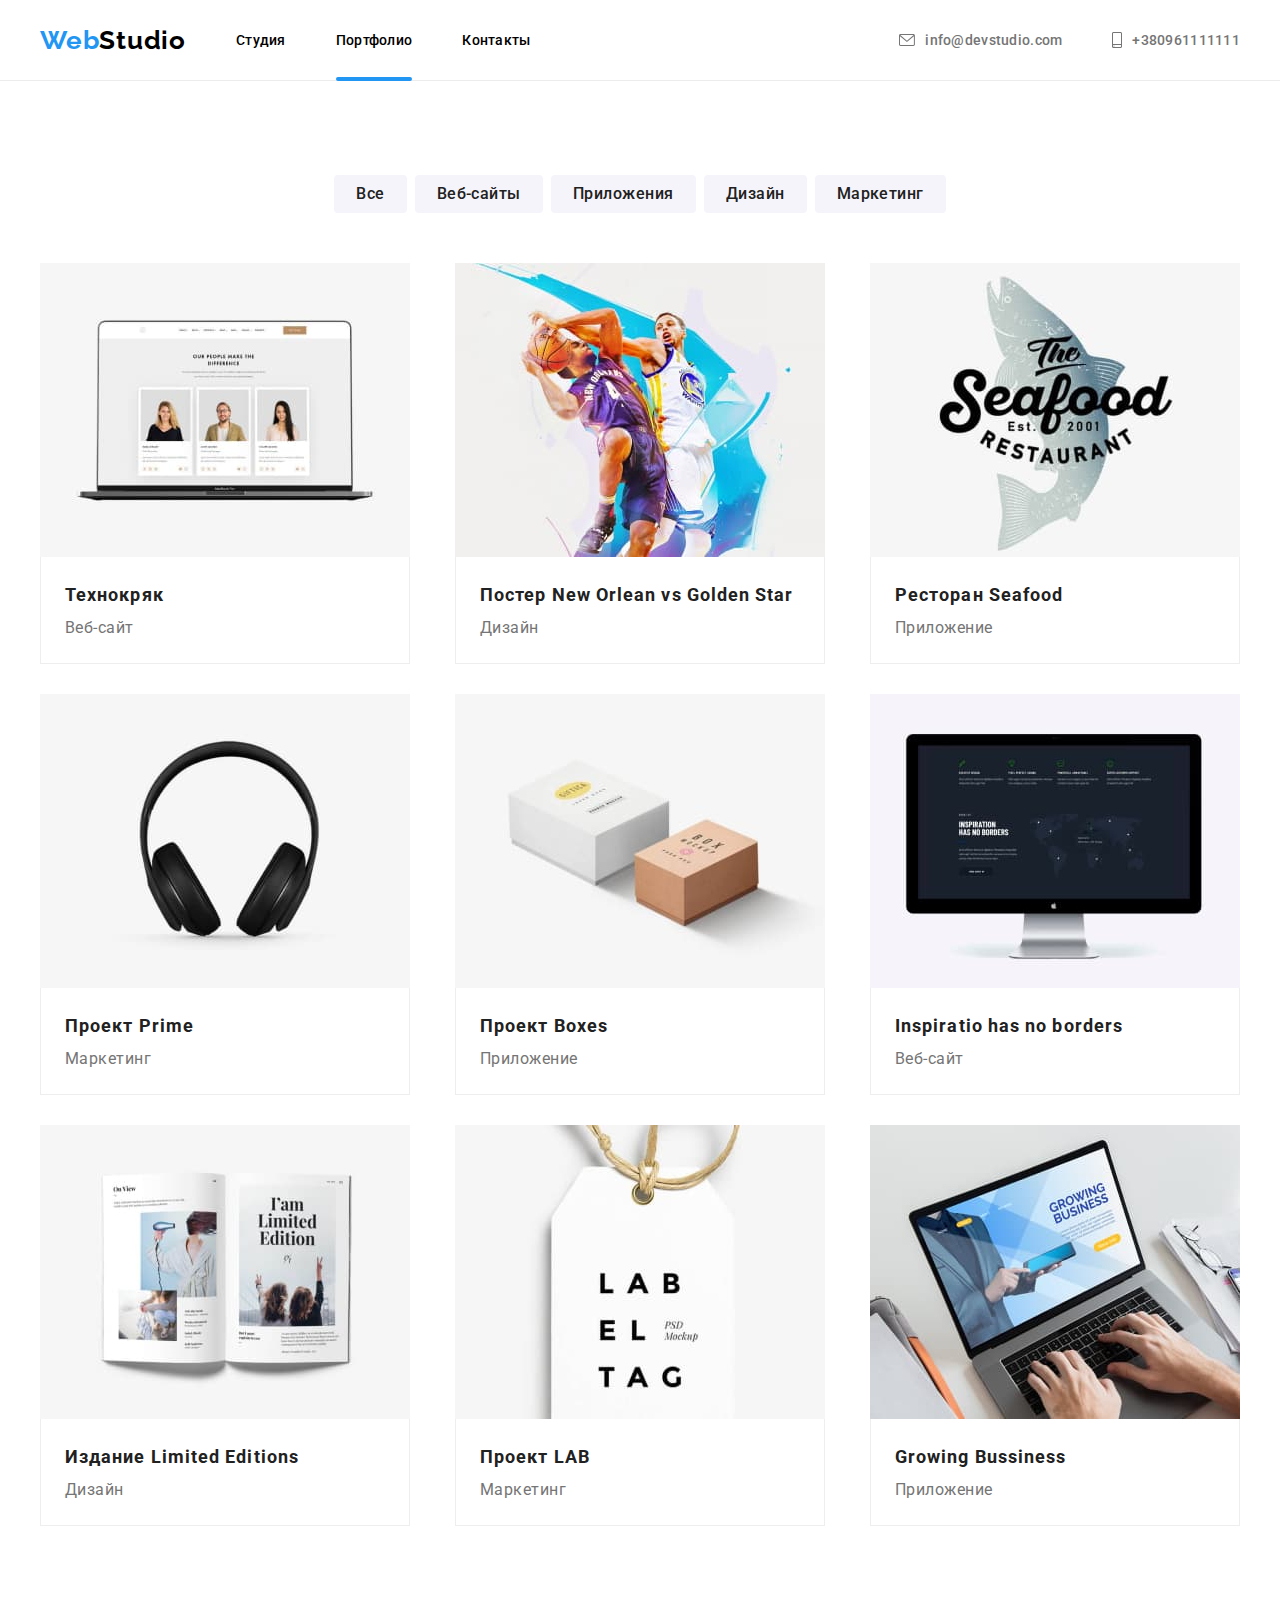
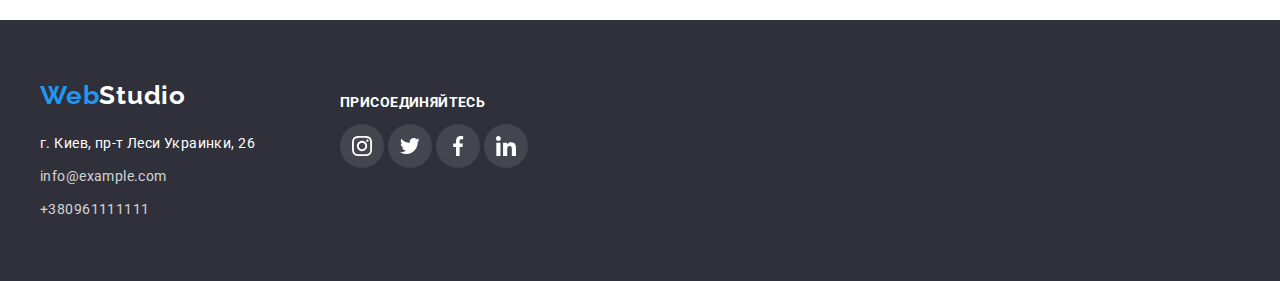
==== portfolio.html @ 7a5b63ad "Initial commit" ====
<!DOCTYPE html>
<html lang="en">

<head>
    <link rel="preconnect" href="https://fonts.gstatic.com">
    <meta charset="UTF-8">
    <meta name="viewport" content="width=device-width, initial-scale=1.0">
    <title>Портфолио</title>
    <link rel="stylesheet" href="./style/style.css">
    <link href="https://fonts.googleapis.com/css2?family=Raleway:wght@700&family=Roboto:wght@400;500;700;900&display=swap" rel="stylesheet">
</head>

<body>
    <header class="header-scn">
        <div class="container">
            <div class="headlink">
                <nav>

                    <ul class="site-nav">
                        <li class="logo-header">
                            <a href="./index.htm"> <span class="web">Web</span><span class="studio">Studio</span></a>
                        </li>
                        <li class="itemheader">
                            <a href="./index.htm" class="link-header">Студия</a>
                        </li>
                        <li class="itemheader">
                            <a href="./portfolio.html" class="link-header current">Портфолио</a>
                        </li>
                        <li class="itemheader">
                            <a href="# " class="link-header">Контакты</a>
                        </li>
                    </ul>
                </nav>
                <ul class="conect">
                    <li class="itemheader">
                        <a href="mailto:info@devstudio.com" class="conect-address"
                        ><svg class="icon-header" width="16px" height="12px">
                            <use href="./photo/icon.svg#icon-envelope"></use>
                        </svg >info@devstudio.com</a>
                    </li>
                    <li class="itemheader">
                        <a href="tel:+380961111111" class="conect-address"
                        ><svg class="icon-header" width="10px" height="16px">
                            <use href="./photo/icon.svg#icon-smartphone"></use>
                        </svg>+380961111111</a>
                    </li>
                </ul>
            </div>
        </div>
    </header>

    <main>
        
        
        <section class="portfolio-scn">
            <h1 class="visally-hidden">скрыть</h1>
                <div class="container portf-cnr">
                    <ul class="portfolio-btn">
                        <li class="item">
                            <button class="portf-btn">Все</button>
                        </li>
                        <li class="item">
                            <button class="portf-btn">Веб-сайты</button>
                        </li>
                        <li class="item">
                            <button class="portf-btn">Приложения</button>
                        </li>
                        <li class="item">
                            <button class="portf-btn">Дизайн</button>
                        </li>
                        <li class="item">
                            <button class="portf-btn">Маркетинг</button>
                        </li>
                    </ul>
                </div>
                <div class="container">    
                        <ul class="img-portfolio">
                            <li class="img-portfolio-li">
                                <a class="prt-foto-prt" href="#">
                                        <div class="prt-foto-prt-div">
                                            <img src="./photo/portfolio/website.jpg" alt="сайт">
                                            <div class="about-foto-div">
                                                <p class="about-foto-p">Технокряк это современная площадка распространения коронавируса. Компании используют эту платформу для цифрового шпионажа и атак на защищённые сервера конкурентов.</p>
                                            </div>
                                        </div>
                                        <div class="portfolio-wedo">
                                            <h2 class="wedo">Технокряк</h2>
                                            <p class="aboutwedo">Веб-сайт</p>
                                        </div>
                                </a>
                            </li>
                            <li class="img-portfolio-li">
                                <a class="prt-foto-prt" href="">
                                    <div class="prt-foto-prt-div">
                                        <img src="./photo/portfolio/poster.jpg" alt="дизайн постеров">    
                                            <div class="about-foto-div">
                                                <p class="about-foto-p">Технокряк это современная площадка распространения коронавируса. Компании используют эту платформу для цифрового шпионажа и атак на защищённые сервера конкурентов.</p>
                                            </div>
                                    </div>   
                                    <div class="portfolio-wedo">
                                            <h2 class="wedo">Постер New Orlean vs Golden Star</h2>
                                            <p class="aboutwedo">Дизайн</p>
                                        </div>
                                </a>
                            </li>
                            <li class="img-portfolio-li item">
                                <a class="prt-foto-prt" href="">
                                    <div class="prt-foto-prt-div">
                                    <img src="./photo/portfolio/seafood.jpg" alt="приложение">
                                                   
                                        <div class="about-foto-div">
                                            <p class="about-foto-p">Технокряк это современная площадка распространения коронавируса. Компании используют эту платформу для цифрового шпионажа и атак на защищённые сервера конкурентов.</p>
                                        </div>
                                            
                                    </div> 
                                    <div class="portfolio-wedo">
                                            <h2 class="wedo">Ресторан Seafood</h2>
                                            <p class="aboutwedo">Приложение</p>
                                    </div>
                                </a>
                            </li>
                            <li class="img-portfolio-li item">
                                <a class="prt-foto-prt" href="">
                                    <div class="prt-foto-prt-div">
                                        <img src="./photo/portfolio/headphones.jpg" alt="Маркетинг">     
                                        <div class="about-foto-div">
                                            <p class="about-foto-p">Технокряк это современная площадка распространения коронавируса. Компании используют эту платформу для цифрового шпионажа и атак на защищённые сервера конкурентов.</p>
                                        </div>
                                    </div>
                                    <div class="portfolio-wedo">
                                            <h2 class="wedo">Проект Prime</h2>
                                            <p class="aboutwedo">Маркетинг</p>
                                        </div>
                                </a>
                            </li>
                            <li class="img-portfolio-li item">
                                <a class="prt-foto-prt" href="">
                                    <div class="prt-foto-prt-div">
                                        <img src="./photo/portfolio/box.jpg" alt="box">   
                                        <div class="about-foto-div">
                                            <p class="about-foto-p">Технокряк это современная площадка распространения коронавируса. Компании используют эту платформу для цифрового шпионажа и атак на защищённые сервера конкурентов.</p>
                                        </div>
                                    </div>
                                    <div class="portfolio-wedo">
                                            <h2 class="wedo">Проект Boxes</h2>
                                            <p class="aboutwedo">Приложение</p>
                                    </div>
                                </a>    
                            </li>
                            <li class="img-portfolio-li item">
                                <a class="prt-foto-prt"  href="">
                                    <div class="prt-foto-prt-div">
                                    <img src="./photo/portfolio/screen.jpg" alt="Веб-сайт">        
                                        <div class="about-foto-div">
                                            <p class="about-foto-p">Технокряк это современная площадка распространения коронавируса. Компании используют эту платформу для цифрового шпионажа и атак на защищённые сервера конкурентов.</p>
                                        </div>
                                    </div>
                                    <div class="portfolio-wedo">
                                            <h2 class="wedo">Inspiratio has no borders</h2>
                                            <p class="aboutwedo">Веб-сайт</p>
                                    </div>
                                </a>
                            </li>
                            <li class="img-portfolio-li item">
                                <a class="prt-foto-prt" href="#">
                                    <div class="prt-foto-prt-div">
                                        <img src="./photo/portfolio/book.jpg" alt="Дизайн">   
                                        <div class="about-foto-div">
                                            <p class="about-foto-p">Технокряк это современная площадка распространения коронавируса. Компании используют эту платформу для цифрового шпионажа и атак на защищённые сервера конкурентов.</p>
                                        </div>
                                    </div>
                                    <div class="portfolio-wedo">
                                            <h2 class="wedo">Издание Limited Editions</h2>
                                            <p class="aboutwedo">Дизайн</p>
                                    </div>
                                </a>
                            </li>
                            <li class="img-portfolio-li item">
                                <a  class="prt-foto-prt" href="#">
                                    <div class="prt-foto-prt-div">
                                        <img src="./photo/portfolio/lab.jpg" alt="разработка маркетинга">   
                                        <div class="about-foto-div">
                                            <p class="about-foto-p">Технокряк это современная площадка распространения коронавируса. Компании используют эту платформу для цифрового шпионажа и атак на защищённые сервера конкурентов.</p>
                                        </div>
                                    </div>
                                    <div class="portfolio-wedo">
                                            <h2 class="wedo">Проект LAB</h2>
                                            <p class="aboutwedo">Маркетинг</p>
                                    </div>
                                </a>
                            </li>
                            <li class="img-portfolio-li item">
                                <a class="prt-foto-prt" href="#">
                                    <div class="prt-foto-prt-div">
                                        <img src="./photo/portfolio/notebook.jpg" alt="разработка приложения">    
                                    <div class="about-foto-div">
                                        <p class="about-foto-p">Технокряк это современная площадка распространения коронавируса. Компании используют эту платформу для цифрового шпионажа и атак на защищённые сервера конкурентов.</p>
                                    </div>    
                                    </div>
                                    <div class="portfolio-wedo">
                                            <h2 class="wedo">Growing Bussiness</h2>
                                            <p class="aboutwedo">Приложение</p>
                                    </div>
                                </a>
                            </li>
                        </ul>
                </div>
        </section>
       



    </main>


    <!--foot-->
    
    <footer>
        <div class="container footer-firs-div">
            <div class="address-ftr">
                <a href="#"><span class="webfoot">Web</span><span class="studiofoot">Studio</span></a>
                <address class="address">г. Киев, пр-т Леси Украинки, 26</address>
                <ul>
                    <li class="item">
                        <a href="mailto:info@example.com"><span class="howconectfoot">info@example.com</span></a>
                    </li>
                    <li class="item">
                        <a href="tel:+380961111111"><span class="howconectfoot">+380961111111</span></a>
                    </li>
                </ul>
            </div>
            <div class="connect-ftr">
                <h3 class="connect-title">ПРИСОЕДИНЯЙТЕСЬ</h3>
                <ul class="connect-ftr-ul">
                    <li class="connect-ftr-li">
                        <a class="connect-frt-a" href=""><svg  width="20px" height="20px">
                            <use href="./photo/icon.svg#icon-instagram"></use></svg></a>
                    </li>
                    <li class="connect-ftr-li">
                        <a class="connect-frt-a" href=""><svg  width="20px" height="20px">
                            <use href="./photo/icon.svg#icon-Group"></use></svg></a>
                    </li>
                    <li class="connect-ftr-li">
                        <a class="connect-frt-a" href=""><svg  width="20px" height="20px">
                            <use href="./photo/icon.svg#icon-facebook"></use></svg></a>
                    </li>
                    <li class="connect-ftr-li">
                        <a class="connect-frt-a" href=""><svg  width="20px" height="20px">
                            <use href="./photo/icon.svg#icon-linkedin"></use></svg></a>
                    </li>
                </ul>

            </div>
        </div>
    </footer>

</body>
---- style/style.css ----
:root {
    --primary-text-color: rgba(0, 0, 0, 0.8);
    --title-text-color: #000000;
    --accent-color: #2196F3;
    --primary-white-color: #ffffff;
    --footer-color: #2F303A;
    --connect-color: #757575;
    --primary-font-famaly: Roboto;
    --primary-width: 1200px;
    --color-social-link: #AFB1B8;
    --trans-duration: 250ms;
    --trasn-time-funk: cubic-bezier(.21, .43, .46, .78);
}

img {
    display: block;
}

ul {
    list-style: none;
    padding-inline-start: 0;
    margin: 0;
}

a {
    text-decoration: none;
}


/*img{
    display: block;
    max-width: 100%;
    height: auto;
}*/


/* визуально скрыть*/

.visally-hidden {
    position: absolute;
    clip: rect(0 0 0 0);
    width: 1px;
    height: 1px;
    margin: -1px;
}

body {
    margin: 0;
}

.container {
    width: var(--primary-width);
    padding-right: 15px;
    padding-left: 15px;
    margin-left: auto;
    margin-right: auto;
}


/* header */

.header-scn {
    border-bottom: 1px solid #ECECEC;
}

.headlink {
    display: flex;
    align-items: center;
}

.site-nav {
    display: flex;
    margin-left: auto;
    align-items: center;
    font-family: Roboto;
    font-weight: 500;
    font-size: 14px;
    line-height: 16px;
    letter-spacing: 0.02em;
}

.site-nav .itemheader:first-child {
    margin-right: 93px;
}

.site-nav li:not(:last-child) {
    margin-right: 50px;
}

.site-nav .link.current {
    color: rgb(150, 130, 238);
}

.web {
    color: var(--accent-color);
    font-family: Raleway;
    font-size: 26px;
    font-weight: 700;
    line-height: 31px;
    letter-spacing: 0.03em;
    text-align: left;
}

.studio {
    color: var(--title-text-color);
    font-family: Raleway;
    font-size: 26px;
    font-weight: 700;
    line-height: 31px;
    letter-spacing: 0.03em;
    text-align: left;
}

.link-header:hover,
.link-header:focus {
    color: var(--accent-color);
}

.link-header:active {
    color: rgb(255, 0, 0);
}

.link-header {
    position: relative;
    color: var(--title-text-color);
    padding: 32px 0;
    transition-property: color;
    transition-duration: var(--trans-duration);
    transition-timing-function: var(--trasn-time-funk);
}

.link-header.current::after,
.link-header:hover::after,
.link-header:focus::after {
    opacity: 1;
}

.link-header::after {
    content: '';
    position: absolute;
    opacity: 0;
    display: block;
    bottom: -1px;
    width: 100%;
    height: 4px;
    border-radius: 2px;
    background-color: var(--accent-color);
    transition-property: background-color, opacity;
    transition-duration: var(--trans-duration);
    transition-timing-function: var(--trasn-time-funk);
    transition-delay: 250ms;
}


/* box s style for tel and mail*/

.conect {
    display: flex;
    margin-left: auto;
    padding-inline-start: 0;
}


/* отступы ссылок, кроме последней*/

.conect .itemheader:not(:last-child) {
    margin-right: 50px;
}

.conect-address {
    display: inline-flex;
    align-items: center;
    padding: 32px 0;
    font-family: Roboto;
    text-decoration: none;
    font-family: var(--primary-font-famaly);
    font-weight: 500;
    font-size: 14px;
    line-height: 16px;
    letter-spacing: 0.02em;
    color: var(--connect-color);
    transition-property: color;
    transition-duration: var(--trans-duration);
    transition-timing-function: var(--trasn-time-funk);
}


/*  befor conect*/

.icon-header {
    padding-right: 10px;
    fill: var(--connect-color);
}

.conect-address:hover,
.conect-address:focus,
.conect-address:hover .icon-header,
.conect-address:focus .icon-header {
    fill: var(--accent-color);
    color: var(--accent-color);
}


/* body color */

body {
    background-color: var(--primary-white-color);
    color: var(--primary-text-color);
}


/*   hero   */

.hero-scn {
    margin-left: auto;
    margin-right: auto;
    outline: 1px solid black;
    background: linear-gradient(to bottom, rgba(47, 48, 58, 0.4), rgba(47, 48, 58, 0.4)), url(../photo/hero/overlay.jpg), #2F303A;
    background-position: center;
    background-repeat: no-repeat;
    padding-bottom: 200px;
}

.hero {
    text-align: center;
    width: var(--primary-width);
}

.hero-title {
    padding-top: 200px;
    margin-top: 0;
    margin-bottom: 30px;
    width: 696px;
    margin-left: auto;
    margin-right: auto;
    color: var(--primary-white-color);
    font-family: var(--primary-font-famaly);
    font-size: 44px;
    font-weight: 900;
    line-height: 60px;
    letter-spacing: 0.06em;
}

.hero-btn {
    background-color: #2196F3;
    color: var(--primary-white-color);
    width: 200px;
    height: 50px;
    font-family: var(--primary-font-famaly);
    font-weight: bold;
    font-size: 16px;
    letter-spacing: 0.06em;
    border-radius: 4px;
    cursor: pointer;
    outline: transparent;
    background: #2196F3;
    box-shadow: 0px 4px 4px rgba(0, 0, 0, 0.15);
}


/*  modal screan */

.backdrop {
    position: fixed;
    top: 0;
    left: 0;
    width: 100%;
    height: 100%;
    background-color: rgba(0, 0, 0, 0.2);
    opacity: 1;
    transition-property: opacity;
    transition-duration: var(--trans-duration);
    transition-timing-function: var(--trasn-time-funk);
}

.backdrop.is-hidden {
    opacity: 0;
    pointer-events: none;
}

.modal {
    position: absolute;
    top: 50%;
    left: 50%;
    width: 528px;
    height: 581px;
    background-color: var(--primary-white-color);
    transform: translate(-50%, -50%);
}

.modal-btn {
    position: absolute;
    top: 8px;
    right: 8px;
    width: 30px;
    height: 30px;
    padding: 0;
    border-radius: 50%;
    fill: teal;
    background: #FFFFFF;
    border: 1px solid rgba(0, 0, 0, 0.1);
    box-sizing: border-box;
}


/*  aniation modal screan   */


/*
@keyframes animModal{
    0%{
        opacity: 0.2;
        transform: scale(0);
    }
    50%{
        opacity: 0.6;
        transform: scale(0.5);
    }
    100%{
        transform: scale(1);
        opacity: 1;
    }
}*/


/*  features */


/*  feature container   */

.features-scn {
    padding-top: 94px;
    padding-bottom: 94px;
}

.features {
    display: flex;
    justify-content: space-between;
    padding-inline-start: 0;
}

.features .item {
    width: 270px;
}

.features-div {
    display: flex;
    justify-content: center;
    align-items: center;
    border-radius: 4px;
    height: 120px;
    max-width: 270px;
    background-color: #F5F4FA;
    margin-bottom: 30px;
}

.features h3 {
    font-family: var(--primary-font-famaly);
    font-size: 14px;
    font-weight: 700;
    line-height: 16px;
    letter-spacing: 0.03em;
    text-align: left;
}

.features p {
    font-family: var(--primary-font-famaly);
    font-size: 14px;
    font-weight: 400;
    line-height: 24px;
    letter-spacing: 0.03em;
    text-align: left;
}


/*   ourwork     */

.ourworking-scn {
    padding-bottom: 94px;
}

.ourworkimg ul {
    display: flex;
    width: 370px;
    margin: 0;
}

.ourwork:not(:last-child) {
    margin-right: 30px;
}

.thumb-ourworking {
    position: relative;
}

.thump-ourworking-p-cont {
    position: absolute;
    bottom: 0;
    left: 0;
    width: 100%;
    background: rgba(47, 48, 58, 0.8);
}

.thump-ourworking-p {
    padding: 27px 0;
    margin: 0;
    font-family: Roboto;
    font-weight: bold;
    font-size: 14px;
    line-height: 16px;
    text-align: center;
    letter-spacing: 0.03em;
    text-transform: uppercase;
    color: #FFFFFF;
}


/*  our team    */

.ourteam-scn {
    padding-top: 94px;
    padding-bottom: 94px;
    background-color: #F5F4FA;
}

.ourteamtitle {
    margin: 0;
    padding-bottom: 50px;
    font-family: var(--primary-font-famaly);
    font-size: 36px;
    font-weight: 700;
    line-height: 42px;
    letter-spacing: 0.03em;
    text-align: center;
}

.ourteam {
    display: flex;
}

.ourteam-card {
    background-color: var(--primary-white-color);
    box-shadow: 0px 1px 3px rgba(0, 0, 0, 0.12), 0px 1px 1px rgba(0, 0, 0, 0.14), 0px 2px 1px rgba(0, 0, 0, 0.2);
    border-radius: 0px 0px 4px 4px;
}

.ourteam .item:not(:last-child) {
    margin-right: 30px;
}

.ournamepadding {
    padding-top: 30px;
    padding-bottom: 30px;
}

.ourname {
    font-family: var(--primary-font-famaly);
    font-size: 16px;
    font-weight: 500;
    line-height: 19px;
    letter-spacing: 0.03em;
    text-align: center;
}

.ourprofession {
    font-family: var(--primary-font-famaly);
    font-size: 16px;
    font-weight: 400;
    line-height: 19px;
    letter-spacing: 0.03em;
    text-align: center;
}


/*  соц сети конды  */

.master-social {
    text-align: center;
}

.item-social {
    display: inline-flex;
    display: inline-flex;
    justify-content: center;
}

.master-social-linc {
    display: inline-flex;
    justify-content: center;
    align-items: center;
    width: 44px;
    height: 44px;
    border-radius: 50%;
    transition-duration: background-color, fill;
    transition-duration: var(--trans-duration);
    transition-timing-function: var(--trasn-time-funk);
}

.item-social:not(:last-child) {
    margin-right: 10px;
}

.master-social-linc {
    fill: var(--color-social-link);
}

.master-social-linc:hover,
.master-social-linc:focus {
    background-color: var(--accent-color);
    fill: #ffffff
}


/*  наши клиенты    */

.our-client-scn {
    display: flex;
    justify-content: center;
    padding-top: 94px;
    padding-bottom: 94px;
}

.our-client-box {
    width: var(--primary-width);
    padding-right: 15px;
    padding-left: 15px;
}

.our-client-title {
    margin: 0 auto 50px;
    font-family: Roboto;
    font-weight: bold;
    font-size: 36px;
    line-height: 42px;
    text-align: center;
    letter-spacing: 0.03em;
    color: #212121;
}

.our-client-list {
    display: inline-flex;
    justify-content: center;
}

.our-client-href {
    display: inline-flex;
    justify-content: center;
    align-items: center;
    box-sizing: border-box;
    fill: var(--color-social-link);
    border: 1px solid var(--color-social-link);
    width: 170px;
    height: 90px;
    border-radius: 4px;
    transition-property: border-color, fill;
    transition-duration: var(--trans-duration);
    transition-timing-function: var(--trasn-time-funk);
}

.our-client-li:not(:last-child) {
    margin-right: 30px;
}

.our-client-href:focus,
.our-client-href:hover {
    border-color: var(--accent-color);
    fill: var(--accent-color);
}


/* footer */

footer {
    margin-left: auto;
    margin-right: auto;
    padding-top: 60px;
    padding-bottom: 60px;
    background-color: var(--footer-color);
}

.footer-firs-div {
    display: flex;
}

.address-ftr {
    display: flex;
    flex-wrap: wrap;
    width: 230px;
    padding-right: 70px;
}

footer .item:not(:last-child) {
    margin-bottom: 9px;
}

.connect-ftr-ul {
    text-align: center;
}

.connect-ftr-li {
    display: inline-flex;
    justify-content: center;
}

.connect-frt-a {
    display: inline-flex;
    justify-content: center;
    align-items: center;
    fill: var(--primary-white-color);
    width: 44px;
    height: 44px;
    border-radius: 50%;
    background-color: rgba(255, 255, 255, 0.1);
    transition-property: background-color;
    transition-duration: var(--trans-duration);
    transition-timing-function: var(--trasn-time-funk);
}

.connect-frt-a:hover,
.connect-frt-a:focus {
    background-color: var(--accent-color);
}

.connect-title {
    color: var(--primary-white-color);
    font-family: Roboto;
    font-size: 14px;
    font-weight: 700;
    line-height: 16px;
    letter-spacing: 0.03em;
    text-align: left;
}

.webfoot {
    font-family: Raleway;
    font-size: 26px;
    font-weight: 700;
    line-height: 31px;
    letter-spacing: 0.03em;
    color: var(--accent-color);
}

.studiofoot {
    font-family: Raleway;
    font-size: 26px;
    font-weight: 700;
    line-height: 31px;
    letter-spacing: 0.03em;
    color: var(--primary-white-color);
}

.address {
    padding-top: 20px;
    padding-bottom: 9px;
    font-family: var(--primary-font-famaly);
    font-size: 14px;
    font-weight: 400;
    line-height: 24px;
    letter-spacing: 0.03em;
    font-style: normal;
    color: var(--primary-white-color);
}

.howconectfoot {
    font-family: var(--primary-font-famaly);
    font-size: 14px;
    font-weight: 400;
    line-height: 24px;
    letter-spacing: 0.03em;
    text-align: left;
    color: rgba(255, 255, 255, 0.8);
    letter-spacing: 0.03em;
}


/* стили portfolios.html*/

.portfolio-scn {
    padding-top: 94px;
    padding-bottom: 94px;
}


/* buttons */

.portf-cnr {
    margin-bottom: 50px;
}

.portf-btn:focus,
.portf-btn:hover {
    cursor: pointer;
    background-color: var(--accent-color);
    color: var(--primary-white-color);
    box-shadow: 0px 3px 1px rgba(0, 0, 0, 0.1), 0px 1px 2px rgba(0, 0, 0, 0.08), 0px 2px 2px rgba(0, 0, 0, 0.12);
}

.portf-btn {
    padding: 6px 22px;
    color: #212121;
    background-color: #F5F4FA;
    font-family: var(--primary-font-famaly);
    font-size: 16px;
    font-weight: 500;
    line-height: 26px;
    letter-spacing: 0.03em;
    text-align: center;
    outline: transparent;
    border: #F5F4FA;
    border-radius: 4px;
    
    transition-property: background-color, box-shadow;
    transition-duration: var(--trans-duration);
    transition-timing-function: var(--trasn-time-funk);
}

.portfolio-btn {
    display: flex;
    justify-content: center;
}

.portfolio-btn .item:not(:last-child) {
    margin-right: 8px;
}


/*   коробка с фото    */

.img-portfolio {
    display: flex;
    flex-wrap: wrap;
    justify-content: space-between;
}

.img-portfolio .item:nth-child(3n) {
    margin-right: 0;
}

.img-portfolio .item:nth-last-child(-n+3) {
    margin-bottom: 0;
}

.img-portfolio-li {
    display: block;
    margin-right: 30px;
    margin-bottom: 30px;
}

.prt-foto-prt {
    position: relative;
    display: block;
    background: #FFFFFF;
    transition-property: box-shadow;
    transition-duration: var(--trans-duration);
    transition-timing-function: var(--trasn-time-funk);
}

.prt-foto-prt:focus,
.prt-foto-prt:hover {
    background: #FFFFFF;
    box-shadow: 0px 1px 1px rgba(0, 0, 0, 0.12), 0px 4px 4px rgba(0, 0, 0, 0.06), 1px 4px 6px rgba(0, 0, 0, 0.16);
    outline: none;
}

.prt-foto-prt:focus .about-foto-div,
.prt-foto-prt:hover .about-foto-div {
    transform: translateY(0);
}

.prt-foto-prt-div {
    position: relative;
    overflow: hidden;
}

.about-foto-div {
    position: absolute;
    display: block;
    left: 0;
    top: 0;
    height: 100%;
    width: 100%;
    transform: translateY(100%);
    background-color: rgba(33, 150, 243, 0.9);
    transition-property: transform;
    transition-duration: var(--trans-duration);
    transition-timing-function: var(--trasn-time-funk);
    box-shadow: none;
}

.about-foto-p {
    color: var(--primary-white-color);
    background-color: rgba(33, 153, 243, 0.9);
    margin: 0;
    padding: 63px 24px;
    font-family: Roboto;
    font-weight: normal;
    font-size: 18px;
    line-height: 28px;
    letter-spacing: 0.03em;
}


/* animation card portfolio */


/*
@keyframes animationPortfolioCard{
    0%{
        opacity: 0;
    }
    
    100%{
        opacity: 1;
    }
}
*/


/* our projects */

.portfolio-wedo {
    padding: 20px 24px;
    border-right: 1px solid #eeeeee;
    border-bottom: 1px solid #eeeeee;
    border-left: 1px solid #eeeeee;
}

.wedo {
    margin: 0;
    font-family: var(--primary-font-famaly);
    font-size: 18px;
    font-style: normal;
    font-weight: 700;
    line-height: 36px;
    letter-spacing: 0.06em;
    text-align: left;
    color: #212121;
}

.aboutwedo {
    margin: 0;
    font-family: var(--primary-font-famaly);
    font-size: 16px;
    font-style: normal;
    font-weight: 400;
    line-height: 30px;
    letter-spacing: 0.03em;
    text-align: left;
    color: var(--connect-color);
}
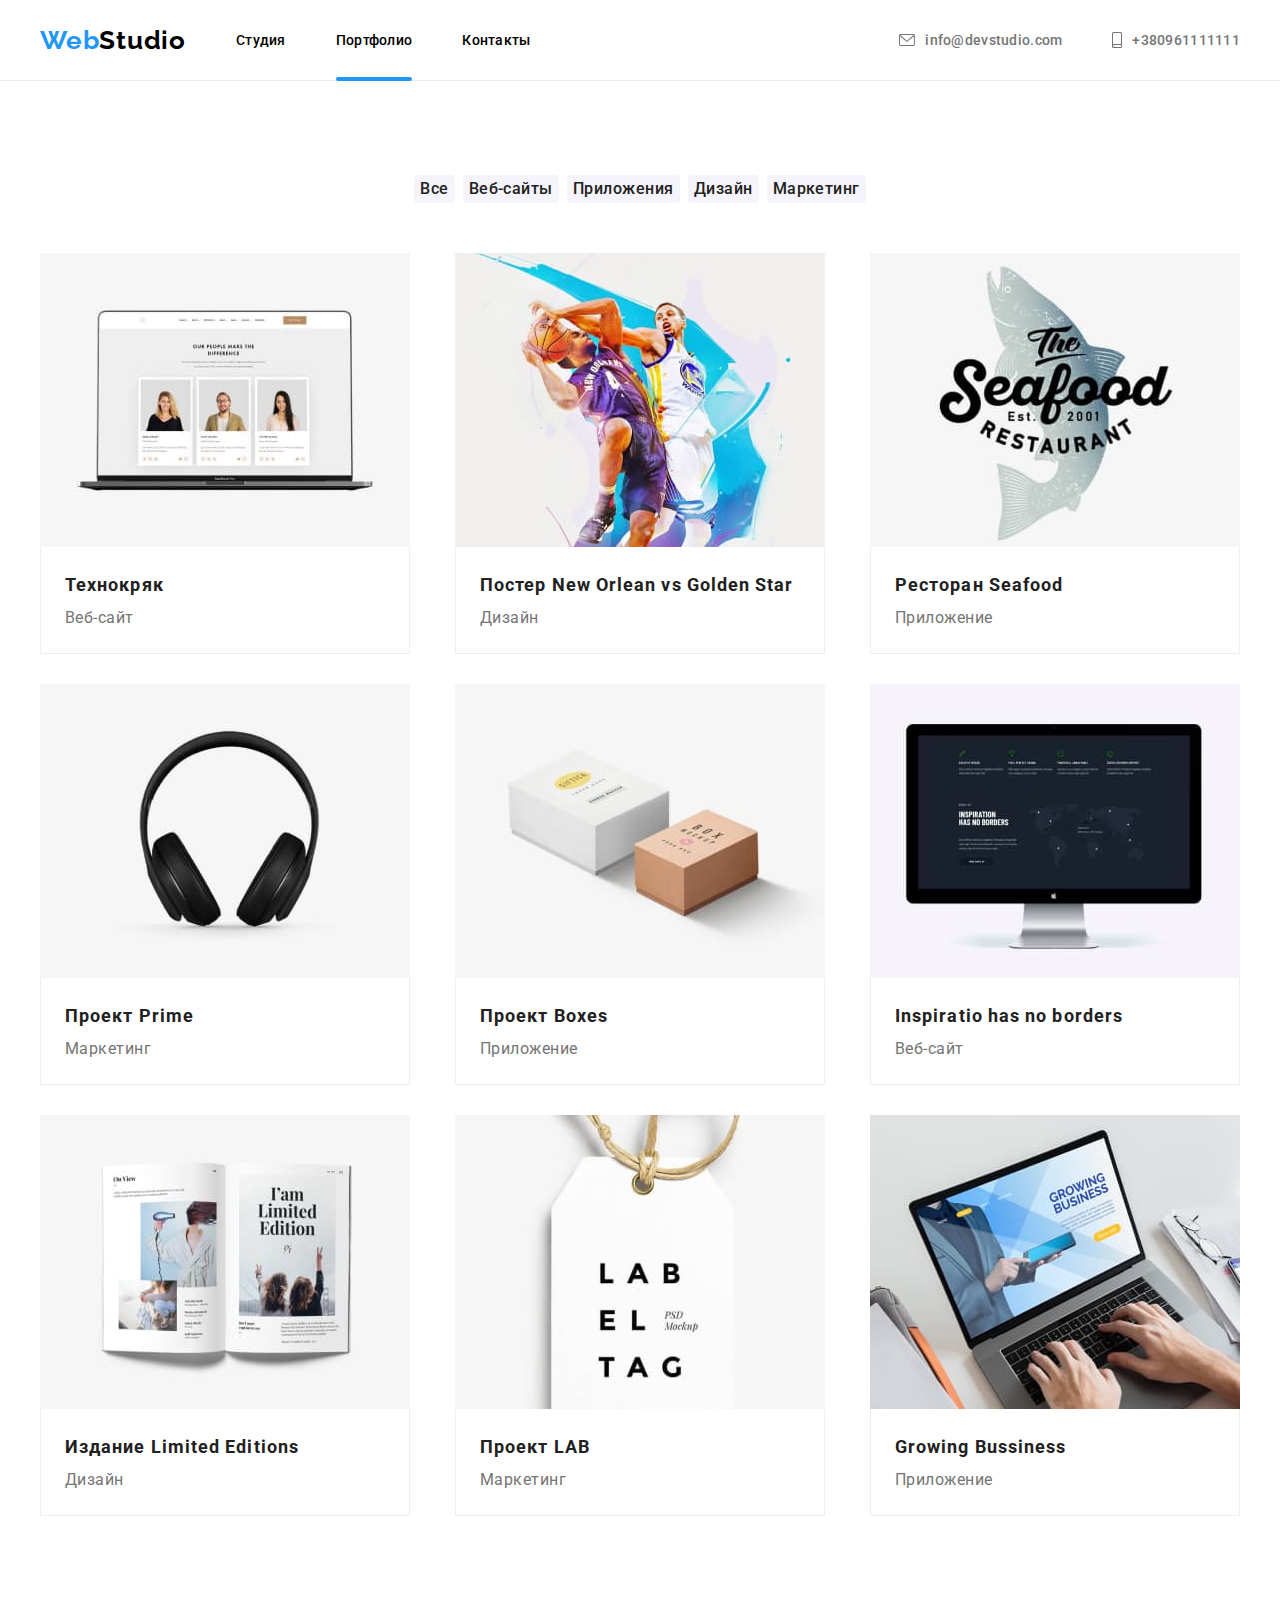
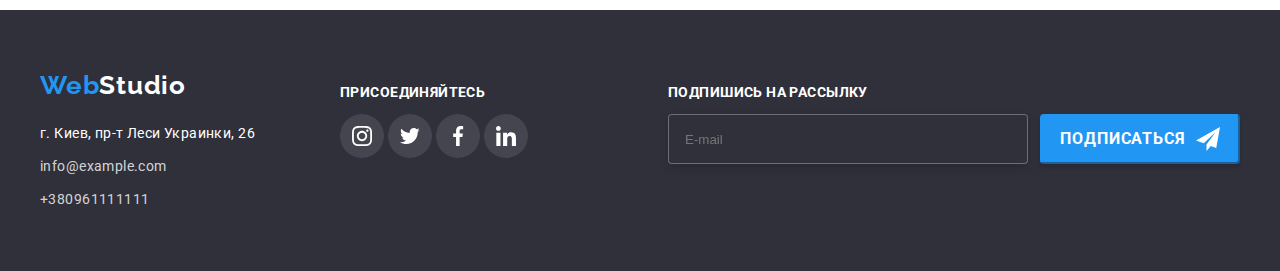
==== commit e984c814: "footer appdate" ====
--- a/portfolio.html
+++ b/portfolio.html
@@ -33,14 +33,12 @@
                 </nav>
                 <ul class="conect">
                     <li class="itemheader">
-                        <a href="mailto:info@devstudio.com" class="conect-address"
-                        ><svg class="icon-header" width="16px" height="12px">
+                        <a href="mailto:info@devstudio.com" class="conect-address"><svg class="icon-header" width="16px" height="12px">
                             <use href="./photo/icon.svg#icon-envelope"></use>
                         </svg >info@devstudio.com</a>
                     </li>
                     <li class="itemheader">
-                        <a href="tel:+380961111111" class="conect-address"
-                        ><svg class="icon-header" width="10px" height="16px">
+                        <a href="tel:+380961111111" class="conect-address"><svg class="icon-header" width="10px" height="16px">
                             <use href="./photo/icon.svg#icon-smartphone"></use>
                         </svg>+380961111111</a>
                     </li>
@@ -50,208 +48,225 @@
     </header>
 
     <main>
-        
-        
+
+
         <section class="portfolio-scn">
             <h1 class="visally-hidden">скрыть</h1>
-                <div class="container portf-cnr">
-                    <ul class="portfolio-btn">
-                        <li class="item">
-                            <button class="portf-btn">Все</button>
-                        </li>
-                        <li class="item">
-                            <button class="portf-btn">Веб-сайты</button>
-                        </li>
-                        <li class="item">
-                            <button class="portf-btn">Приложения</button>
-                        </li>
-                        <li class="item">
-                            <button class="portf-btn">Дизайн</button>
-                        </li>
-                        <li class="item">
-                            <button class="portf-btn">Маркетинг</button>
-                        </li>
-                    </ul>
+            <div class="container portf-cnr">
+                <ul class="portfolio-btn">
+                    <li class="item">
+                        <button class="portf-btn">Все</button>
+                    </li>
+                    <li class="item">
+                        <button class="portf-btn">Веб-сайты</button>
+                    </li>
+                    <li class="item">
+                        <button class="portf-btn">Приложения</button>
+                    </li>
+                    <li class="item">
+                        <button class="portf-btn">Дизайн</button>
+                    </li>
+                    <li class="item">
+                        <button class="portf-btn">Маркетинг</button>
+                    </li>
+                </ul>
+            </div>
+            <div class="container">
+                <ul class="img-portfolio">
+                    <li class="img-portfolio-li">
+                        <a class="prt-foto-prt" href="#">
+                            <div class="prt-foto-prt-div">
+                                <img src="./photo/portfolio/website.jpg" alt="сайт">
+                                <div class="about-foto-div">
+                                    <p class="about-foto-p">Технокряк это современная площадка распространения коронавируса. Компании используют эту платформу для цифрового шпионажа и атак на защищённые сервера конкурентов.</p>
+                                </div>
+                            </div>
+                            <div class="portfolio-wedo">
+                                <h2 class="wedo">Технокряк</h2>
+                                <p class="aboutwedo">Веб-сайт</p>
+                            </div>
+                        </a>
+                    </li>
+                    <li class="img-portfolio-li">
+                        <a class="prt-foto-prt" href="">
+                            <div class="prt-foto-prt-div">
+                                <img src="./photo/portfolio/poster.jpg" alt="дизайн постеров">
+                                <div class="about-foto-div">
+                                    <p class="about-foto-p">Технокряк это современная площадка распространения коронавируса. Компании используют эту платформу для цифрового шпионажа и атак на защищённые сервера конкурентов.</p>
+                                </div>
+                            </div>
+                            <div class="portfolio-wedo">
+                                <h2 class="wedo">Постер New Orlean vs Golden Star</h2>
+                                <p class="aboutwedo">Дизайн</p>
+                            </div>
+                        </a>
+                    </li>
+                    <li class="img-portfolio-li item">
+                        <a class="prt-foto-prt" href="">
+                            <div class="prt-foto-prt-div">
+                                <img src="./photo/portfolio/seafood.jpg" alt="приложение">
+
+                                <div class="about-foto-div">
+                                    <p class="about-foto-p">Технокряк это современная площадка распространения коронавируса. Компании используют эту платформу для цифрового шпионажа и атак на защищённые сервера конкурентов.</p>
+                                </div>
+
+                            </div>
+                            <div class="portfolio-wedo">
+                                <h2 class="wedo">Ресторан Seafood</h2>
+                                <p class="aboutwedo">Приложение</p>
+                            </div>
+                        </a>
+                    </li>
+                    <li class="img-portfolio-li item">
+                        <a class="prt-foto-prt" href="">
+                            <div class="prt-foto-prt-div">
+                                <img src="./photo/portfolio/headphones.jpg" alt="Маркетинг">
+                                <div class="about-foto-div">
+                                    <p class="about-foto-p">Технокряк это современная площадка распространения коронавируса. Компании используют эту платформу для цифрового шпионажа и атак на защищённые сервера конкурентов.</p>
+                                </div>
+                            </div>
+                            <div class="portfolio-wedo">
+                                <h2 class="wedo">Проект Prime</h2>
+                                <p class="aboutwedo">Маркетинг</p>
+                            </div>
+                        </a>
+                    </li>
+                    <li class="img-portfolio-li item">
+                        <a class="prt-foto-prt" href="">
+                            <div class="prt-foto-prt-div">
+                                <img src="./photo/portfolio/box.jpg" alt="box">
+                                <div class="about-foto-div">
+                                    <p class="about-foto-p">Технокряк это современная площадка распространения коронавируса. Компании используют эту платформу для цифрового шпионажа и атак на защищённые сервера конкурентов.</p>
+                                </div>
+                            </div>
+                            <div class="portfolio-wedo">
+                                <h2 class="wedo">Проект Boxes</h2>
+                                <p class="aboutwedo">Приложение</p>
+                            </div>
+                        </a>
+                    </li>
+                    <li class="img-portfolio-li item">
+                        <a class="prt-foto-prt" href="">
+                            <div class="prt-foto-prt-div">
+                                <img src="./photo/portfolio/screen.jpg" alt="Веб-сайт">
+                                <div class="about-foto-div">
+                                    <p class="about-foto-p">Технокряк это современная площадка распространения коронавируса. Компании используют эту платформу для цифрового шпионажа и атак на защищённые сервера конкурентов.</p>
+                                </div>
+                            </div>
+                            <div class="portfolio-wedo">
+                                <h2 class="wedo">Inspiratio has no borders</h2>
+                                <p class="aboutwedo">Веб-сайт</p>
+                            </div>
+                        </a>
+                    </li>
+                    <li class="img-portfolio-li item">
+                        <a class="prt-foto-prt" href="#">
+                            <div class="prt-foto-prt-div">
+                                <img src="./photo/portfolio/book.jpg" alt="Дизайн">
+                                <div class="about-foto-div">
+                                    <p class="about-foto-p">Технокряк это современная площадка распространения коронавируса. Компании используют эту платформу для цифрового шпионажа и атак на защищённые сервера конкурентов.</p>
+                                </div>
+                            </div>
+                            <div class="portfolio-wedo">
+                                <h2 class="wedo">Издание Limited Editions</h2>
+                                <p class="aboutwedo">Дизайн</p>
+                            </div>
+                        </a>
+                    </li>
+                    <li class="img-portfolio-li item">
+                        <a class="prt-foto-prt" href="#">
+                            <div class="prt-foto-prt-div">
+                                <img src="./photo/portfolio/lab.jpg" alt="разработка маркетинга">
+                                <div class="about-foto-div">
+                                    <p class="about-foto-p">Технокряк это современная площадка распространения коронавируса. Компании используют эту платформу для цифрового шпионажа и атак на защищённые сервера конкурентов.</p>
+                                </div>
+                            </div>
+                            <div class="portfolio-wedo">
+                                <h2 class="wedo">Проект LAB</h2>
+                                <p class="aboutwedo">Маркетинг</p>
+                            </div>
+                        </a>
+                    </li>
+                    <li class="img-portfolio-li item">
+                        <a class="prt-foto-prt" href="#">
+                            <div class="prt-foto-prt-div">
+                                <img src="./photo/portfolio/notebook.jpg" alt="разработка приложения">
+                                <div class="about-foto-div">
+                                    <p class="about-foto-p">Технокряк это современная площадка распространения коронавируса. Компании используют эту платформу для цифрового шпионажа и атак на защищённые сервера конкурентов.</p>
+                                </div>
+                            </div>
+                            <div class="portfolio-wedo">
+                                <h2 class="wedo">Growing Bussiness</h2>
+                                <p class="aboutwedo">Приложение</p>
+                            </div>
+                        </a>
+                    </li>
+                </ul>
+            </div>
+        </section>
+
+
+
+
+    </main>
+
+
+    <!--foot-->
+
+    <footer>
+        <div class="container footer-firs-div ">
+            <div class="address-ftr ">
+                <a href="# "><span class="webfoot ">Web</span><span class="studiofoot ">Studio</span></a>
+                <address class="address ">г. Киев, пр-т Леси Украинки, 26</address>
+                <ul>
+                    <li class="item ">
+                        <a href="mailto:info@example.com "><span class="howconectfoot ">info@example.com</span></a>
+                    </li>
+                    <li class="item ">
+                        <a href="tel:+380961111111 "><span class="howconectfoot ">+380961111111</span></a>
+                    </li>
+                </ul>
+            </div>
+            <div class="connect-ftr">
+                <h3 class="connect-title ">ПРИСОЕДИНЯЙТЕСЬ</h3>
+                <ul class="connect-ftr-ul ">
+                    <li class="connect-ftr-li ">
+                        <a class="connect-frt-a " href=" "><svg  width="20px " height="20px ">
+                            <use href="./photo/icon.svg#icon-instagram "></use></svg></a>
+                    </li>
+                    <li class="connect-ftr-li ">
+                        <a class="connect-frt-a " href=" "><svg  width="20px " height="20px ">
+                            <use href="./photo/icon.svg#icon-Group "></use></svg></a>
+                    </li>
+                    <li class="connect-ftr-li ">
+                        <a class="connect-frt-a " href=" "><svg  width="20px " height="20px ">
+                            <use href="./photo/icon.svg#icon-facebook "></use></svg></a>
+                    </li>
+                    <li class="connect-ftr-li ">
+                        <a class="connect-frt-a " href=" "><svg  width="20px " height="20px ">
+                            <use href="./photo/icon.svg#icon-linkedin "></use></svg></a>
+                    </li>
+                </ul>
+            </div>
+            <div class="distribution-ftr">
+                <h3 class="connect-title">ПОДПИШИСЬ НА РАССЫЛКУ</h3>
+                <div class="discription-form">
+                    <form class="" action="distribution">
+                        <input class="distribution-input" type="mail" name="mail" id="distribution" placeholder="E-mail">
+                    </form>
+                    <button class="footer-btn"> 
+                            <div class="footer-name-btn"> 
+                                <span class="distribution-text-btn" >ПОДПИСАТЬСЯ</span>
+                                <svg class="distribution-svg" width="24px " height="24px">
+                                <use href="./photo/icon.svg#icon-send "></use></svg>
+                            </div>
+                        </button>
                 </div>
-                <div class="container">    
-                        <ul class="img-portfolio">
-                            <li class="img-portfolio-li">
-                                <a class="prt-foto-prt" href="#">
-                                        <div class="prt-foto-prt-div">
-                                            <img src="./photo/portfolio/website.jpg" alt="сайт">
-                                            <div class="about-foto-div">
-                                                <p class="about-foto-p">Технокряк это современная площадка распространения коронавируса. Компании используют эту платформу для цифрового шпионажа и атак на защищённые сервера конкурентов.</p>
-                                            </div>
-                                        </div>
-                                        <div class="portfolio-wedo">
-                                            <h2 class="wedo">Технокряк</h2>
-                                            <p class="aboutwedo">Веб-сайт</p>
-                                        </div>
-                                </a>
-                            </li>
-                            <li class="img-portfolio-li">
-                                <a class="prt-foto-prt" href="">
-                                    <div class="prt-foto-prt-div">
-                                        <img src="./photo/portfolio/poster.jpg" alt="дизайн постеров">    
-                                            <div class="about-foto-div">
-                                                <p class="about-foto-p">Технокряк это современная площадка распространения коронавируса. Компании используют эту платформу для цифрового шпионажа и атак на защищённые сервера конкурентов.</p>
-                                            </div>
-                                    </div>   
-                                    <div class="portfolio-wedo">
-                                            <h2 class="wedo">Постер New Orlean vs Golden Star</h2>
-                                            <p class="aboutwedo">Дизайн</p>
-                                        </div>
-                                </a>
-                            </li>
-                            <li class="img-portfolio-li item">
-                                <a class="prt-foto-prt" href="">
-                                    <div class="prt-foto-prt-div">
-                                    <img src="./photo/portfolio/seafood.jpg" alt="приложение">
-                                                   
-                                        <div class="about-foto-div">
-                                            <p class="about-foto-p">Технокряк это современная площадка распространения коронавируса. Компании используют эту платформу для цифрового шпионажа и атак на защищённые сервера конкурентов.</p>
-                                        </div>
-                                            
-                                    </div> 
-                                    <div class="portfolio-wedo">
-                                            <h2 class="wedo">Ресторан Seafood</h2>
-                                            <p class="aboutwedo">Приложение</p>
-                                    </div>
-                                </a>
-                            </li>
-                            <li class="img-portfolio-li item">
-                                <a class="prt-foto-prt" href="">
-                                    <div class="prt-foto-prt-div">
-                                        <img src="./photo/portfolio/headphones.jpg" alt="Маркетинг">     
-                                        <div class="about-foto-div">
-                                            <p class="about-foto-p">Технокряк это современная площадка распространения коронавируса. Компании используют эту платформу для цифрового шпионажа и атак на защищённые сервера конкурентов.</p>
-                                        </div>
-                                    </div>
-                                    <div class="portfolio-wedo">
-                                            <h2 class="wedo">Проект Prime</h2>
-                                            <p class="aboutwedo">Маркетинг</p>
-                                        </div>
-                                </a>
-                            </li>
-                            <li class="img-portfolio-li item">
-                                <a class="prt-foto-prt" href="">
-                                    <div class="prt-foto-prt-div">
-                                        <img src="./photo/portfolio/box.jpg" alt="box">   
-                                        <div class="about-foto-div">
-                                            <p class="about-foto-p">Технокряк это современная площадка распространения коронавируса. Компании используют эту платформу для цифрового шпионажа и атак на защищённые сервера конкурентов.</p>
-                                        </div>
-                                    </div>
-                                    <div class="portfolio-wedo">
-                                            <h2 class="wedo">Проект Boxes</h2>
-                                            <p class="aboutwedo">Приложение</p>
-                                    </div>
-                                </a>    
-                            </li>
-                            <li class="img-portfolio-li item">
-                                <a class="prt-foto-prt"  href="">
-                                    <div class="prt-foto-prt-div">
-                                    <img src="./photo/portfolio/screen.jpg" alt="Веб-сайт">        
-                                        <div class="about-foto-div">
-                                            <p class="about-foto-p">Технокряк это современная площадка распространения коронавируса. Компании используют эту платформу для цифрового шпионажа и атак на защищённые сервера конкурентов.</p>
-                                        </div>
-                                    </div>
-                                    <div class="portfolio-wedo">
-                                            <h2 class="wedo">Inspiratio has no borders</h2>
-                                            <p class="aboutwedo">Веб-сайт</p>
-                                    </div>
-                                </a>
-                            </li>
-                            <li class="img-portfolio-li item">
-                                <a class="prt-foto-prt" href="#">
-                                    <div class="prt-foto-prt-div">
-                                        <img src="./photo/portfolio/book.jpg" alt="Дизайн">   
-                                        <div class="about-foto-div">
-                                            <p class="about-foto-p">Технокряк это современная площадка распространения коронавируса. Компании используют эту платформу для цифрового шпионажа и атак на защищённые сервера конкурентов.</p>
-                                        </div>
-                                    </div>
-                                    <div class="portfolio-wedo">
-                                            <h2 class="wedo">Издание Limited Editions</h2>
-                                            <p class="aboutwedo">Дизайн</p>
-                                    </div>
-                                </a>
-                            </li>
-                            <li class="img-portfolio-li item">
-                                <a  class="prt-foto-prt" href="#">
-                                    <div class="prt-foto-prt-div">
-                                        <img src="./photo/portfolio/lab.jpg" alt="разработка маркетинга">   
-                                        <div class="about-foto-div">
-                                            <p class="about-foto-p">Технокряк это современная площадка распространения коронавируса. Компании используют эту платформу для цифрового шпионажа и атак на защищённые сервера конкурентов.</p>
-                                        </div>
-                                    </div>
-                                    <div class="portfolio-wedo">
-                                            <h2 class="wedo">Проект LAB</h2>
-                                            <p class="aboutwedo">Маркетинг</p>
-                                    </div>
-                                </a>
-                            </li>
-                            <li class="img-portfolio-li item">
-                                <a class="prt-foto-prt" href="#">
-                                    <div class="prt-foto-prt-div">
-                                        <img src="./photo/portfolio/notebook.jpg" alt="разработка приложения">    
-                                    <div class="about-foto-div">
-                                        <p class="about-foto-p">Технокряк это современная площадка распространения коронавируса. Компании используют эту платформу для цифрового шпионажа и атак на защищённые сервера конкурентов.</p>
-                                    </div>    
-                                    </div>
-                                    <div class="portfolio-wedo">
-                                            <h2 class="wedo">Growing Bussiness</h2>
-                                            <p class="aboutwedo">Приложение</p>
-                                    </div>
-                                </a>
-                            </li>
-                        </ul>
-                </div>
-        </section>
-       
-
-
-
-    </main>
-
-
-    <!--foot-->
-    
-    <footer>
-        <div class="container footer-firs-div">
-            <div class="address-ftr">
-                <a href="#"><span class="webfoot">Web</span><span class="studiofoot">Studio</span></a>
-                <address class="address">г. Киев, пр-т Леси Украинки, 26</address>
-                <ul>
-                    <li class="item">
-                        <a href="mailto:info@example.com"><span class="howconectfoot">info@example.com</span></a>
-                    </li>
-                    <li class="item">
-                        <a href="tel:+380961111111"><span class="howconectfoot">+380961111111</span></a>
-                    </li>
-                </ul>
-            </div>
-            <div class="connect-ftr">
-                <h3 class="connect-title">ПРИСОЕДИНЯЙТЕСЬ</h3>
-                <ul class="connect-ftr-ul">
-                    <li class="connect-ftr-li">
-                        <a class="connect-frt-a" href=""><svg  width="20px" height="20px">
-                            <use href="./photo/icon.svg#icon-instagram"></use></svg></a>
-                    </li>
-                    <li class="connect-ftr-li">
-                        <a class="connect-frt-a" href=""><svg  width="20px" height="20px">
-                            <use href="./photo/icon.svg#icon-Group"></use></svg></a>
-                    </li>
-                    <li class="connect-ftr-li">
-                        <a class="connect-frt-a" href=""><svg  width="20px" height="20px">
-                            <use href="./photo/icon.svg#icon-facebook"></use></svg></a>
-                    </li>
-                    <li class="connect-ftr-li">
-                        <a class="connect-frt-a" href=""><svg  width="20px" height="20px">
-                            <use href="./photo/icon.svg#icon-linkedin"></use></svg></a>
-                    </li>
-                </ul>
-
-            </div>
+
+            </div>
+
         </div>
     </footer>
 
+
 </body>--- a/style/style.css
+++ b/style/style.css
@@ -9,7 +9,7 @@
     --primary-width: 1200px;
     --color-social-link: #AFB1B8;
     --trans-duration: 250ms;
-    --trasn-time-funk: cubic-bezier(.21, .43, .46, .78);
+    --trasn-time-funk: cubic-bezier(0.4, 0, 0.2, 1);
 }
 
 img {
@@ -283,23 +283,190 @@
     top: 50%;
     left: 50%;
     width: 528px;
-    height: 581px;
     background-color: var(--primary-white-color);
     transform: translate(-50%, -50%);
 }
 
 .modal-btn {
     position: absolute;
+    box-sizing: border-box;
     top: 8px;
     right: 8px;
     width: 30px;
     height: 30px;
     padding: 0;
     border-radius: 50%;
-    fill: teal;
+    border: 1px solid rgba(0, 0, 0, 0.1);
+    fill: rgb(0, 0, 0);
     background: #FFFFFF;
+    cursor: pointer;
     border: 1px solid rgba(0, 0, 0, 0.1);
     box-sizing: border-box;
+    transition-property: fill, cursor;
+    transition-duration: var(--trans-duration);
+    transition-timing-function: var(--trasn-time-funk);
+}
+
+.modal-btn:hover {
+    fill: #2196F3;
+}
+
+.form {
+    display: block;
+}
+
+.modal-container {
+    margin: 40px;
+}
+
+.modal-title {
+    margin: 0 0 12px;
+    font-family: Roboto;
+    font-style: normal;
+    font-weight: bold;
+    font-size: 20px;
+    line-height: 23px;
+    text-align: center;
+    letter-spacing: 0.03em;
+    color: #212121;
+}
+
+.form-field {
+    display: flex;
+    flex-direction: column;
+}
+
+.form-field:not(:last-child) {
+    margin-bottom: 10px;
+}
+
+.container-svg {
+    position: relative;
+    display: flex;
+    flex-direction: column;
+}
+
+.form-field label {
+    margin-bottom: 4px;
+    font-family: Roboto;
+    font-weight: normal;
+    font-size: 12px;
+    line-height: 14px;
+    letter-spacing: 0.01em;
+    color: #757575;
+}
+
+.modal-input-info {
+    padding: 12px 32px;
+    border-radius: 4px;
+    outline: none;
+    border: 1px solid rgba(33, 33, 33, 0.2);
+    line-height: 12px;
+    transition-property: border-color;
+    transition-duration: var(--trans-duration);
+    transition-timing-function: var(--trasn-time-funk);
+}
+
+.modal-input-info:hover,
+.modal-input-info:focus {
+    border-color: var(--accent-color);
+    cursor: text;
+}
+
+.modal-input-info:hover+.modal-svg,
+.modal-input-info:focus+.modal-svg {
+    fill: var(--accent-color);
+}
+
+.modal-svg {
+    position: absolute;
+    top: 50%;
+    left: 12px;
+    transform: translateY(-50%);
+    fill: #212121;
+}
+
+.modal-input-area {
+    display: block;
+    border: 1px solid rgba(33, 33, 33, 0.2);
+    padding: 16px 12px;
+    border-radius: 4px;
+    resize: none;
+    transition-property: border-color;
+    transition-duration: var(--trans-duration);
+    transition-timing-function: var(--trasn-time-funk);
+}
+
+.modal-input-area:focus,
+.modal-input-area:hover {
+    outline: none;
+    border-color: var(--accent-color);
+}
+
+.check-policy {
+    position: relative;
+    display: flex;
+    align-items: center;
+    justify-content: center;
+    margin: 20px 0 30px 30px;
+}
+
+.check-policy-input:checked~.policy-check-box,
+.check-policy-input:checked~.modal-svg-check {
+    fill: var(--primary-white-color);
+    background-color: var(--accent-color);
+}
+
+.modal-svg-check {
+    fill: var(--primary-white-color);
+}
+
+.policy-check-box {
+    position: absolute;
+    top: 50%;
+    left: -10px;
+    transform: translateY(-50%);
+    cursor: pointer;
+    width: 16px;
+    height: 15px;
+    border: 1px solid rgba(33, 33, 33, 0.2);
+    border-color: var(--accent-color);
+    border-radius: 2px;
+}
+
+.policy a {
+    text-decoration-line: underline;
+    color: #2196F3;
+}
+
+.modal-btn-container {
+    display: flex;
+    justify-content: center;
+    align-items: center;
+}
+
+.modal-btn-submit {
+    width: 200px;
+    height: 50px;
+    color: var(--primary-white-color);
+    background-color: var(--accent-color);
+    border: var(--accent-color);
+    cursor: pointer;
+    border-radius: 4px;
+    transition-property: box-shadow, background-color, cursor;
+    transition-duration: var(--trans-duration);
+    transition-timing-function: var(--trasn-time-funk);
+    font-family: Roboto;
+    font-weight: bold;
+    font-size: 16px;
+    line-height: 30px;
+    letter-spacing: 0.06em;
+    box-shadow: 0px 4px 4px rgba(0, 0, 0, 0.15);
+}
+
+.modal-btn-submit :hover,
+.modal-btn-submit :focus {
+    background-color: #188CE8;
 }
 
 
@@ -673,6 +840,60 @@
 }
 
 
+/*  destribution    */
+
+.distribution-ftr {
+    margin-left: auto;
+}
+
+.discription-form {
+    display: inline-flex;
+}
+
+.distribution-input {
+    padding-left: 16px;
+    width: 360px;
+    height: 50px;
+    box-sizing: border-box;
+    border: 1px solid rgba(255, 255, 255, 0.3);
+    filter: drop-shadow(0px 4px 4px rgba(0, 0, 0, 0.15));
+    border-radius: 4px;
+    margin-right: 12px;
+    background-color: var(--footer-color);
+}
+
+.footer-btn {
+    width: 200px;
+    height: 50px;
+    background-color: var(--accent-color);
+    border-color: var(--accent-color);
+    background: #2196F3;
+    box-shadow: 0px 4px 4px rgba(0, 0, 0, 0.15);
+    cursor: pointer;
+    border-radius: 4px;
+}
+
+.distribution-svg {
+    margin-left: 10px;
+    fill: var(--primary-white-color);
+}
+
+.footer-btn:hover,
+.footer-btn:focus {
+    cursor: pointer;
+}
+
+.distribution-text-btn {
+    font-family: Roboto;
+    font-style: normal;
+    font-weight: bold;
+    font-size: 16px;
+    line-height: 30px;
+    letter-spacing: 0.06em;
+    color: var(--primary-white-color);
+}
+
+
 /* стили portfolios.html*/
 
 .portfolio-scn {
@@ -685,6 +906,12 @@
 
 .portf-cnr {
     margin-bottom: 50px;
+}
+
+.footer-name-btn {
+    display: flex;
+    align-items: center;
+    justify-content: center;
 }
 
 .portf-btn:focus,
@@ -696,7 +923,6 @@
 }
 
 .portf-btn {
-    padding: 6px 22px;
     color: #212121;
     background-color: #F5F4FA;
     font-family: var(--primary-font-famaly);
@@ -704,11 +930,9 @@
     font-weight: 500;
     line-height: 26px;
     letter-spacing: 0.03em;
-    text-align: center;
     outline: transparent;
     border: #F5F4FA;
     border-radius: 4px;
-    
     transition-property: background-color, box-shadow;
     transition-duration: var(--trans-duration);
     transition-timing-function: var(--trasn-time-funk);
